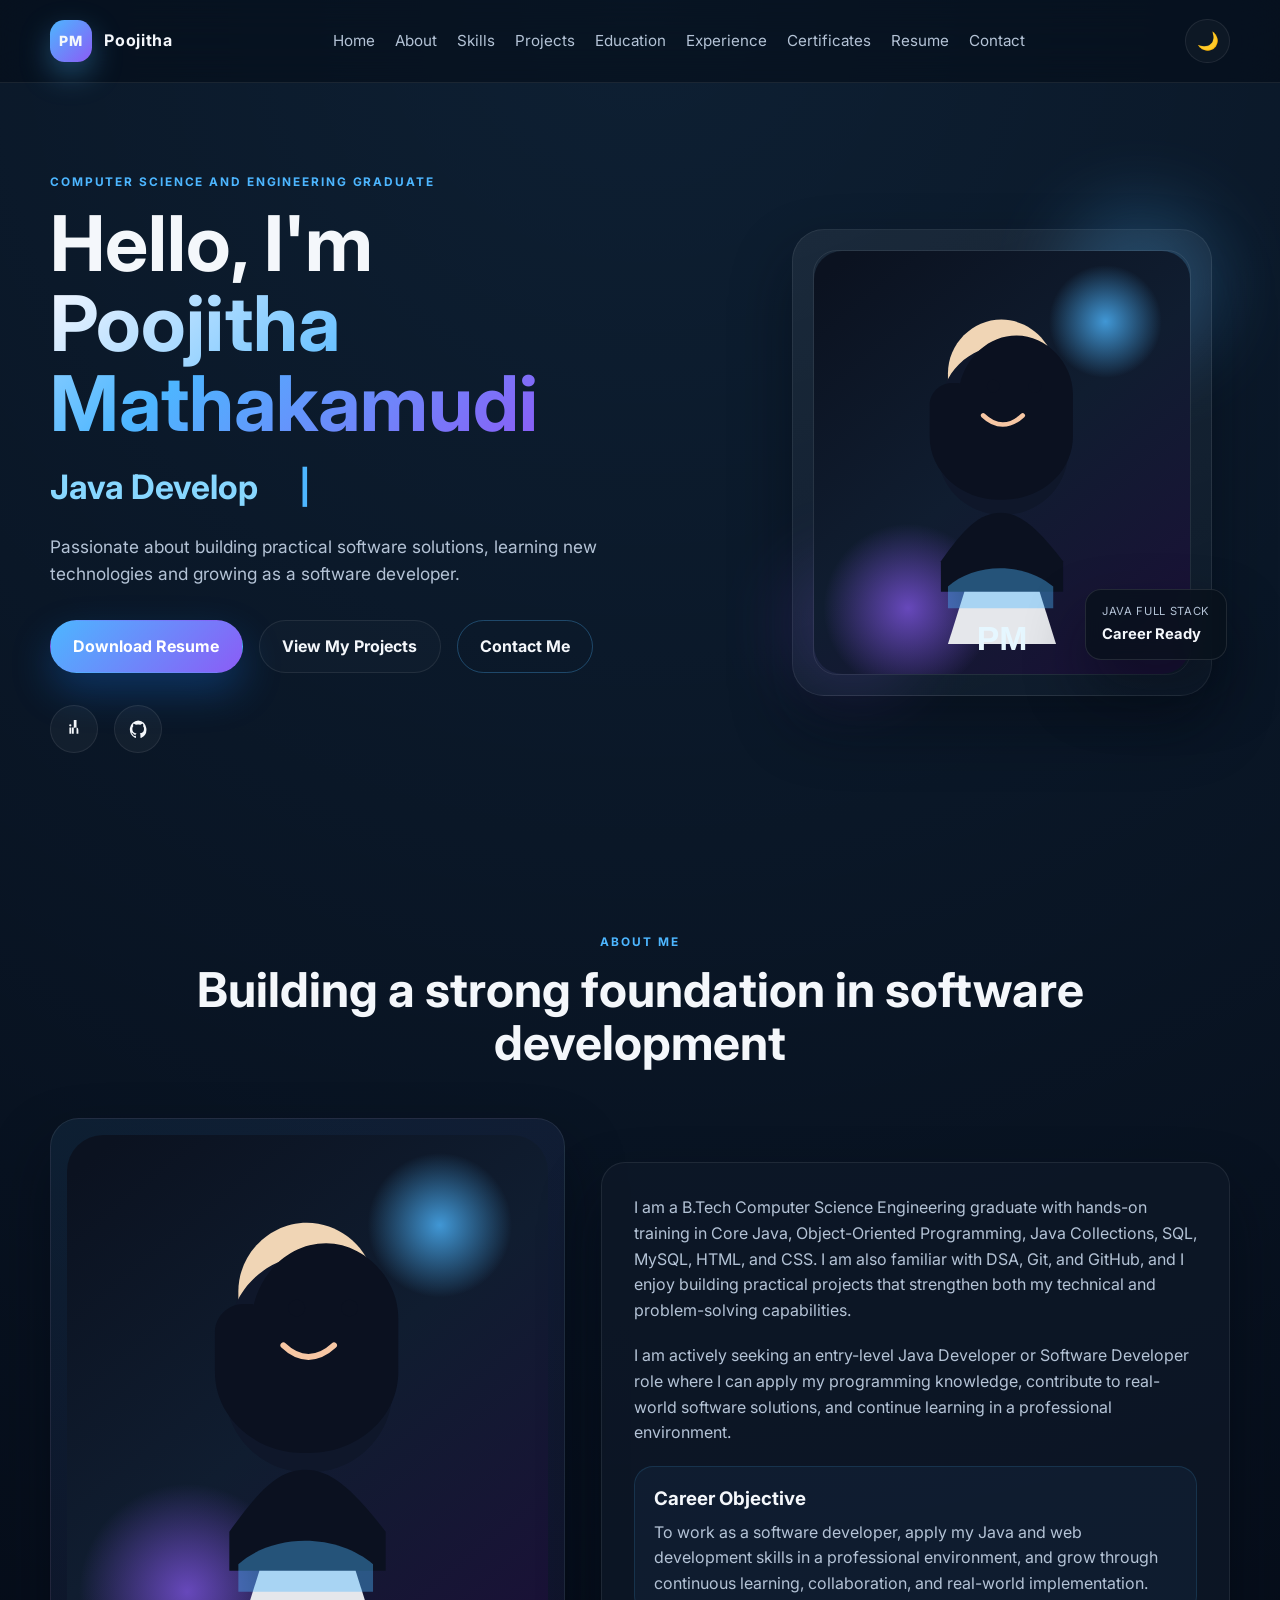
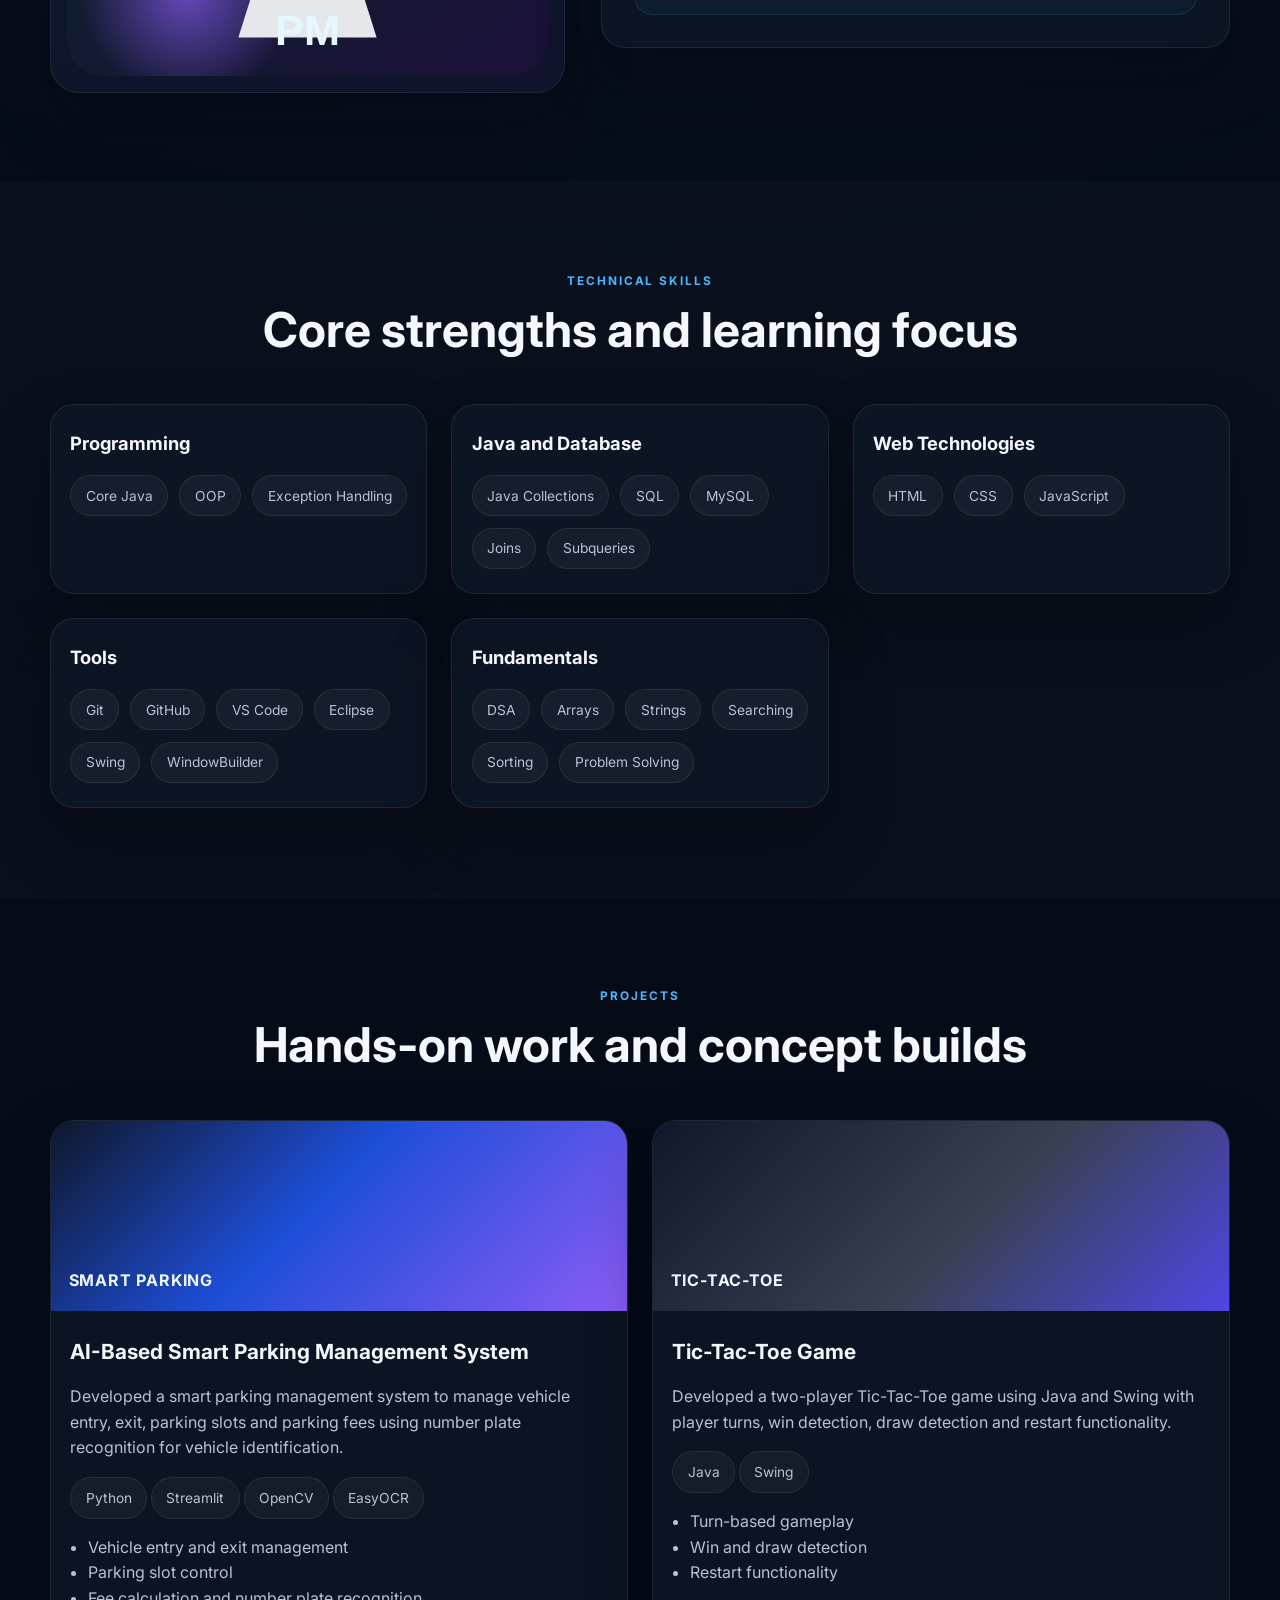
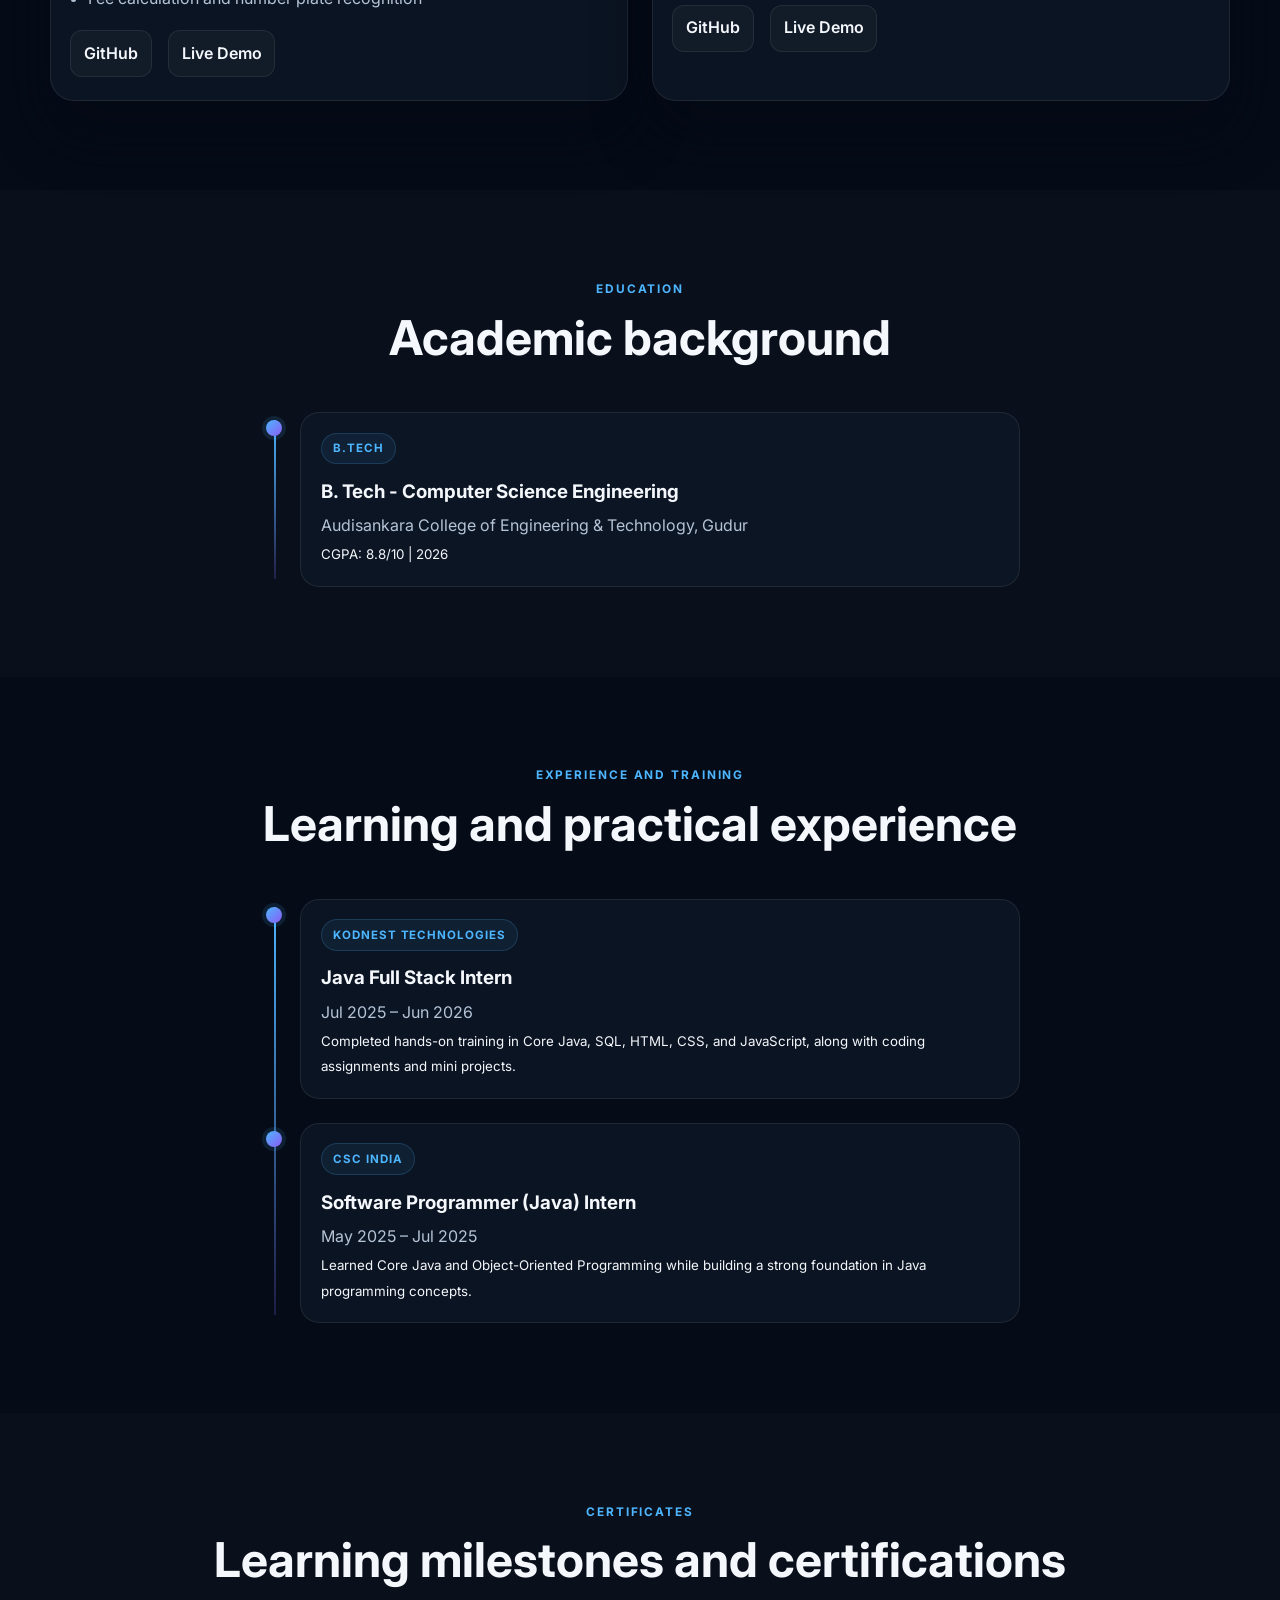
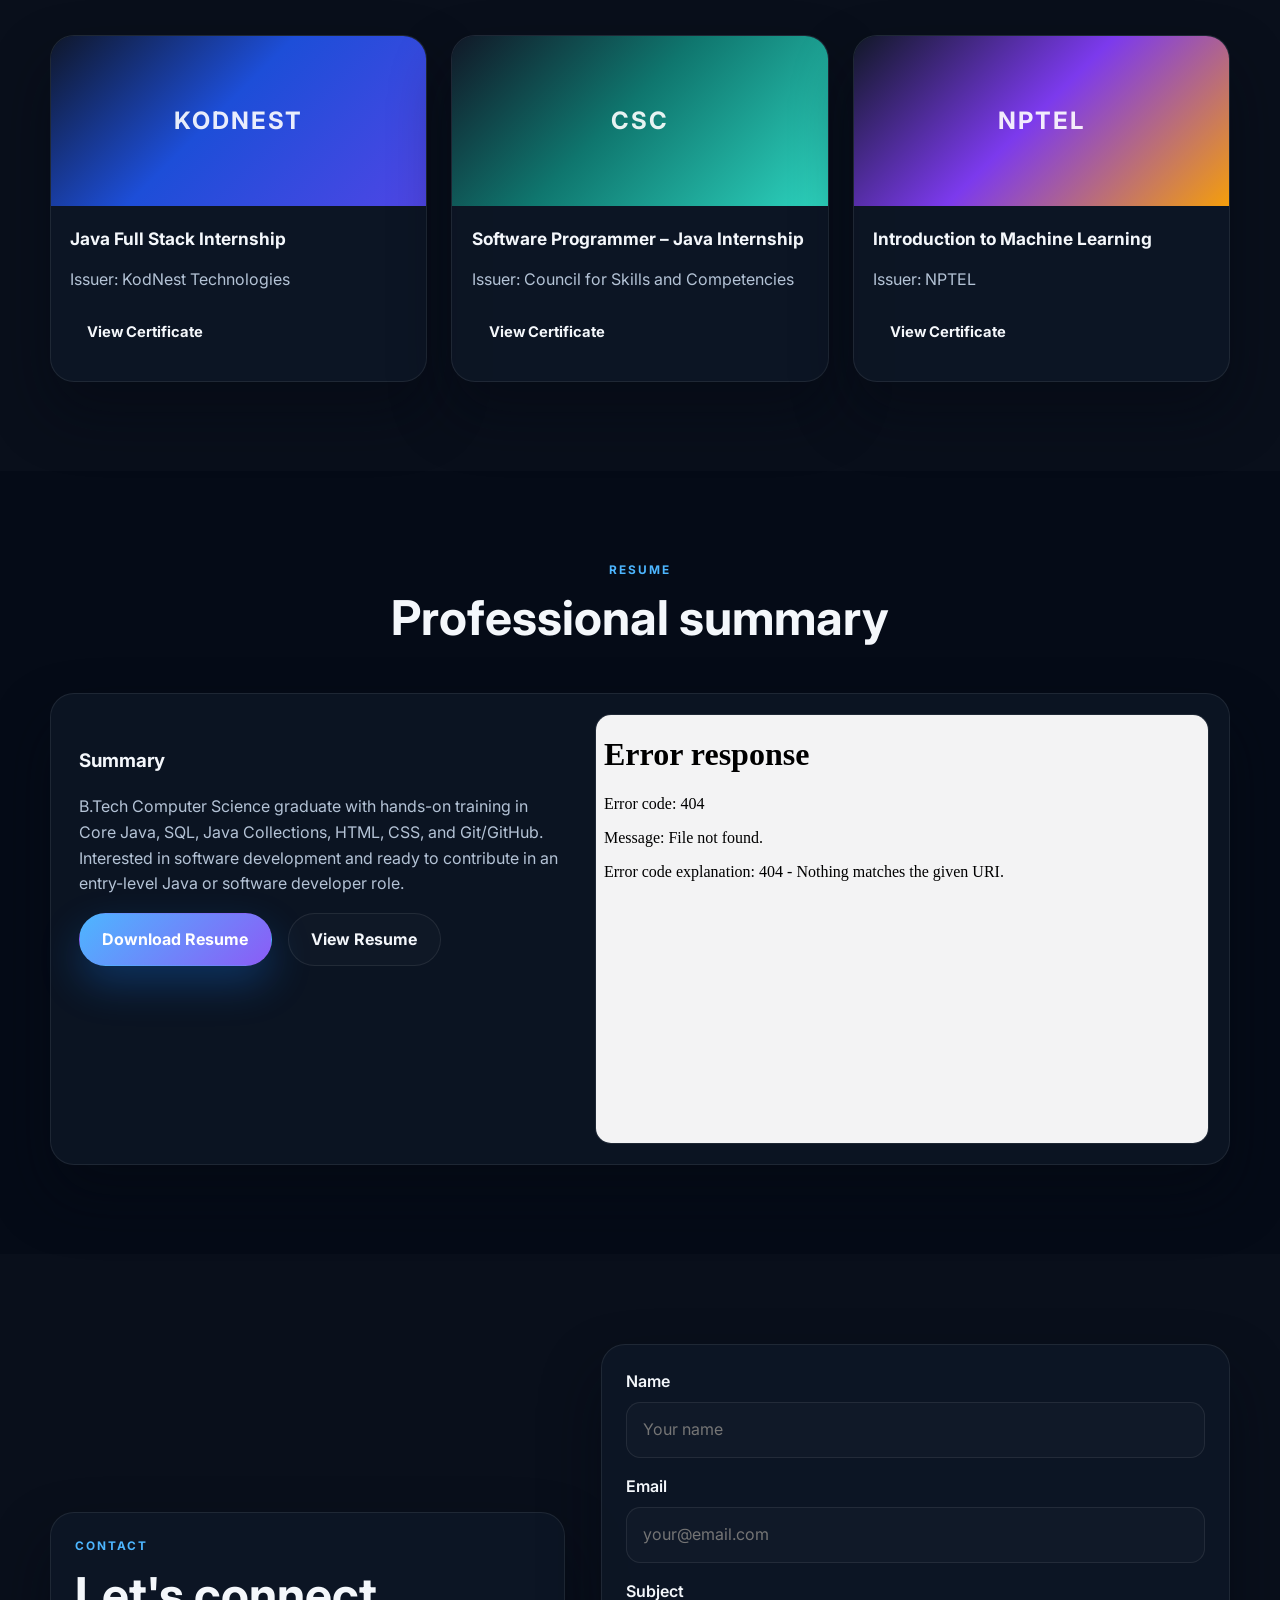
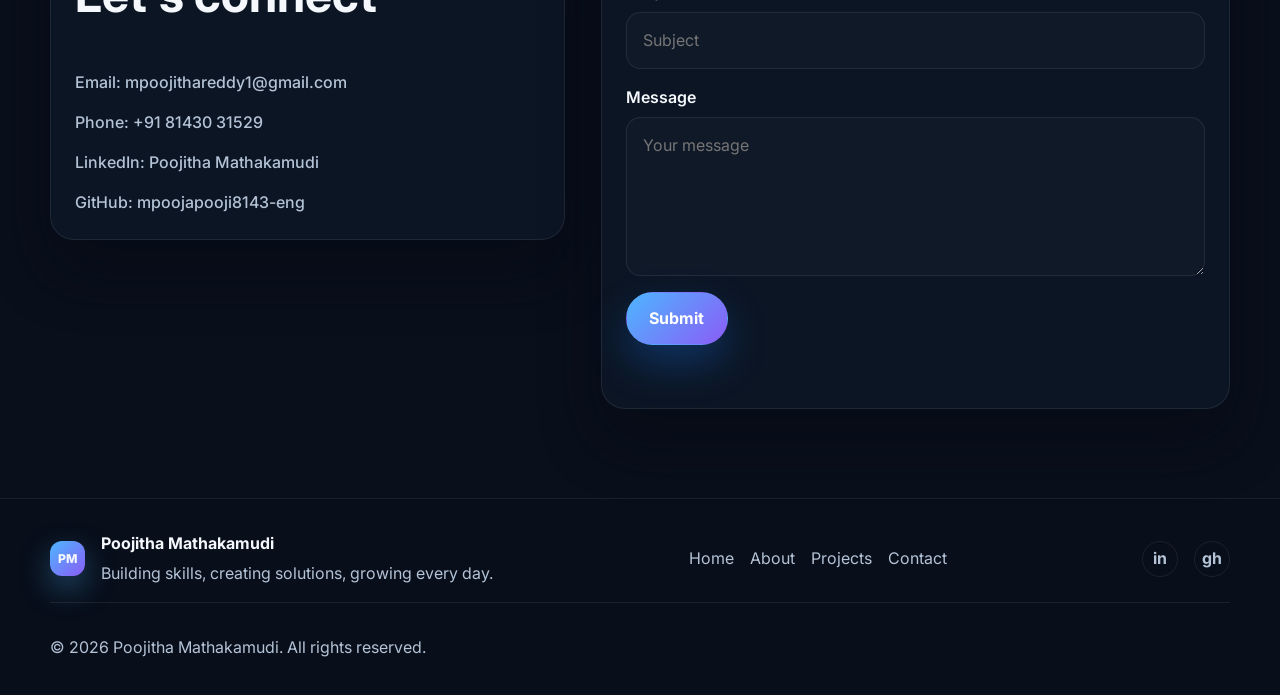
==== index.html @ 5c253045 "Add files via upload" ====
<!DOCTYPE html>
<html lang="en">
  <head>
    <meta charset="UTF-8" />
    <meta name="viewport" content="width=device-width, initial-scale=1.0" />
    <meta
      name="description"
      content="Portfolio of Poojitha Mathakamudi, an aspiring Java Full Stack Developer and Computer Science graduate."
    />
    <meta
      name="keywords"
      content="Poojitha Mathakamudi, Java Full Stack Developer, portfolio, software developer"
    />
    <meta name="theme-color" content="#050b17" />
    <title>Poojitha Mathakamudi | Portfolio</title>
    <link rel="preconnect" href="https://fonts.googleapis.com" />
    <link rel="preconnect" href="https://fonts.gstatic.com" crossorigin />
    <link
      href="https://fonts.googleapis.com/css2?family=Inter:wght@400;500;600;700;800;900&display=swap"
      rel="stylesheet"
    />
    <link rel="stylesheet" href="style.css" />
  </head>
  <body>
    <header class="site-header">
      <nav class="navbar container" aria-label="Main navigation">
        <a href="#home" class="brand" aria-label="Poojitha Mathakamudi home section">
          <span class="brand-mark">PM</span>
          <span class="brand-text">Poojitha</span>
        </a>

        <button class="nav-toggle" aria-label="Open menu" aria-expanded="false">
          <span></span>
          <span></span>
          <span></span>
        </button>

        <div class="nav-menu">
          <a href="#home" class="nav-link">Home</a>
          <a href="#about" class="nav-link">About</a>
          <a href="#skills" class="nav-link">Skills</a>
          <a href="#projects" class="nav-link">Projects</a>
          <a href="#education" class="nav-link">Education</a>
          <a href="#experience" class="nav-link">Experience</a>
          <a href="#certificates" class="nav-link">Certificates</a>
          <a href="#resume" class="nav-link">Resume</a>
          <a href="#contact" class="nav-link">Contact</a>
        </div>

        <button class="theme-toggle" type="button" aria-label="Toggle dark mode">🌙</button>
      </nav>
    </header>

    <main>
      <section id="home" class="hero section">
        <div class="container hero-inner">
          <div class="hero-content reveal">
            <p class="eyebrow">Computer Science and Engineering Graduate</p>
            <h1>Hello, I&apos;m <span>Poojitha Mathakamudi</span></h1>
            <h2>
              <span class="typing-text" aria-live="polite"></span>
              <span class="cursor">|</span>
            </h2>
            <p class="lead">
              Passionate about building practical software solutions, learning new technologies and growing as a software developer.
            </p>

            <div class="cta-row">
              <a href="assets/resume.pdf" class="btn btn-primary" download="poojitha-resume.pdf">Download Resume</a>
              <a href="#projects" class="btn btn-secondary">View My Projects</a>
              <a href="#contact" class="btn btn-ghost">Contact Me</a>
            </div>

            <div class="social-row" aria-label="Social media links">
              <a href="https://www.linkedin.com/in/poojitha-mathakamudi-58386b322/" target="_blank" rel="noreferrer" aria-label="LinkedIn profile">
                <svg viewBox="0 0 24 24" aria-hidden="true">
                  <path d="M6.94 8.5A1.5 1.5 0 1 1 6.94 5.5a1.5 1.5 0 0 1 0 3Zm-1.2 1.24h2.4V18h-2.4V9.74Zm4.22 0h2.3v1.16h.03c.32-.6 1.1-1.24 2.27-1.24 2.43 0 2.88 1.6 2.88 3.68V18h-2.4v-16.8c0-1.2-.02-2.74-1.67-2.74-1.67 0-1.93 1.3-1.93 2.64V18h-2.4V9.74Z"/>
                </svg>
              </a>
              <a href="https://github.com/mpoojapooji8143-eng" target="_blank" rel="noreferrer" aria-label="GitHub profile">
                <svg viewBox="0 0 24 24" aria-hidden="true">
                  <path d="M12 .5A12 12 0 0 0 8.21 23.4c.6.11.82-.26.82-.58v-2.13c-3.34.73-4.04-1.61-4.04-1.61-.54-1.39-1.33-1.76-1.33-1.76-1.09-.75.08-.74.08-.74 1.2.08 1.84 1.24 1.84 1.24 1.07 1.83 2.81 1.3 3.49 1 .11-.79.42-1.3.76-1.6-2.66-.3-5.46-1.33-5.46-5.9 0-1.3.46-2.37 1.22-3.2-.12-.3-.53-1.52.12-3.16 0 0 1-.32 3.28 1.23a11.4 11.4 0 0 1 5.98 0c2.27-1.55 3.27-1.23 3.27-1.23.66 1.64.24 2.86.12 3.16.77.83 1.22 1.9 1.22 3.2 0 4.58-2.81 5.59-5.49 5.89.43.37.81 1.1.81 2.23v3.31c0 .32.21.7.83.58A12 12 0 0 0 12 .5Z"/>
                </svg>
              </a>
            </div>
          </div>

          <div class="hero-visual reveal">
            <div class="image-shell">
              <div class="glow glow-one"></div>
              <div class="glow glow-two"></div>
              <img src="profile-portrait.svg" alt="Portrait illustration of Poojitha Mathakamudi" />
              <div class="floating-card">
                <span class="card-label">Java Full Stack</span>
                <strong>Career Ready</strong>
              </div>
            </div>
          </div>
        </div>
      </section>

      <section id="about" class="section">
        <div class="container">
          <div class="section-heading reveal">
            <p class="eyebrow">About Me</p>
            <h2>Building a strong foundation in software development</h2>
          </div>

          <div class="about-grid">
            <div class="about-photo reveal">
              <div class="photo-frame">
                <img src="profile-portrait.svg" alt="Poojitha Mathakamudi profile" />
              </div>
            </div>

            <div class="about-card reveal">
              <p>
                I am a B.Tech Computer Science Engineering graduate with hands-on training in Core Java, Object-Oriented Programming, Java Collections, SQL, MySQL, HTML, and CSS. I am also familiar with DSA, Git, and GitHub, and I enjoy building practical projects that strengthen both my technical and problem-solving capabilities.
              </p>
              <p>
                I am actively seeking an entry-level Java Developer or Software Developer role where I can apply my programming knowledge, contribute to real-world software solutions, and continue learning in a professional environment.
              </p>
              <div class="objective-box">
                <h3>Career Objective</h3>
                <p>
                  To work as a software developer, apply my Java and web development skills in a professional environment, and grow through continuous learning, collaboration, and real-world implementation.
                </p>
              </div>
            </div>
          </div>
        </div>
      </section>

      <section id="skills" class="section alt-bg">
        <div class="container">
          <div class="section-heading reveal">
            <p class="eyebrow">Technical Skills</p>
            <h2>Core strengths and learning focus</h2>
          </div>

          <div class="skills-grid">
            <article class="skill-card reveal">
              <h3>Programming</h3>
              <div class="skill-list">
                <span>Core Java</span>
                <span>OOP</span>
                <span>Exception Handling</span>
              </div>
            </article>

            <article class="skill-card reveal">
              <h3>Java and Database</h3>
              <div class="skill-list">
                <span>Java Collections</span>
                <span>SQL</span>
                <span>MySQL</span>
                <span>Joins</span>
                <span>Subqueries</span>
              </div>
            </article>

            <article class="skill-card reveal">
              <h3>Web Technologies</h3>
              <div class="skill-list">
                <span>HTML</span>
                <span>CSS</span>
                <span>JavaScript</span>
              </div>
            </article>

            <article class="skill-card reveal">
              <h3>Tools</h3>
              <div class="skill-list">
                <span>Git</span>
                <span>GitHub</span>
                <span>VS Code</span>
                <span>Eclipse</span>
                <span>Swing</span>
                <span>WindowBuilder</span>
              </div>
            </article>

            <article class="skill-card reveal">
              <h3>Fundamentals</h3>
              <div class="skill-list">
                <span>DSA</span>
                <span>Arrays</span>
                <span>Strings</span>
                <span>Searching</span>
                <span>Sorting</span>
                <span>Problem Solving</span>
              </div>
            </article>
          </div>
        </div>
      </section>

      <section id="projects" class="section">
        <div class="container">
          <div class="section-heading reveal">
            <p class="eyebrow">Projects</p>
            <h2>Hands-on work and concept builds</h2>
          </div>

          <div class="projects-grid">
            <article class="project-card reveal">
              <div class="project-visual visual-one">
                <span>Smart Parking</span>
              </div>
              <div class="project-body">
                <h3>AI-Based Smart Parking Management System</h3>
                <p>
                  Developed a smart parking management system to manage vehicle entry, exit, parking slots and parking fees using number plate recognition for vehicle identification.
                </p>
                <div class="tech-stack">
                  <span>Python</span>
                  <span>Streamlit</span>
                  <span>OpenCV</span>
                  <span>EasyOCR</span>
                </div>
                <ul>
                  <li>Vehicle entry and exit management</li>
                  <li>Parking slot control</li>
                  <li>Fee calculation and number plate recognition</li>
                </ul>
                <div class="project-links">
                  <a href="#" target="_blank" rel="noreferrer">GitHub</a>
                  <a href="#" target="_blank" rel="noreferrer">Live Demo</a>
                </div>
              </div>
            </article>

            <article class="project-card reveal">
              <div class="project-visual visual-four">
                <span>Tic-Tac-Toe</span>
              </div>
              <div class="project-body">
                <h3>Tic-Tac-Toe Game</h3>
                <p>
                  Developed a two-player Tic-Tac-Toe game using Java and Swing with player turns, win detection, draw detection and restart functionality.
                </p>
                <div class="tech-stack">
                  <span>Java</span>
                  <span>Swing</span>
                </div>
                <ul>
                  <li>Turn-based gameplay</li>
                  <li>Win and draw detection</li>
                  <li>Restart functionality</li>
                </ul>
                <div class="project-links">
                  <a href="#" target="_blank" rel="noreferrer">GitHub</a>
                  <a href="#" target="_blank" rel="noreferrer">Live Demo</a>
                </div>
              </div>
            </article>
          </div>
        </div>
      </section>

      <section id="education" class="section alt-bg">
        <div class="container">
          <div class="section-heading reveal">
            <p class="eyebrow">Education</p>
            <h2>Academic background</h2>
          </div>

          <div class="timeline reveal">
            <div class="timeline-item">
              <div class="timeline-dot"></div>
              <div class="timeline-content">
                <span class="timeline-badge">B.Tech</span>
                <h3>B. Tech - Computer Science Engineering</h3>
                <p>Audisankara College of Engineering &amp; Technology, Gudur</p>
                <small>CGPA: 8.8/10 | 2026</small>
              </div>
            </div>
          </div>
        </div>
      </section>

      <section id="experience" class="section">
        <div class="container">
          <div class="section-heading reveal">
            <p class="eyebrow">Experience and Training</p>
            <h2>Learning and practical experience</h2>
          </div>

          <div class="timeline reveal">
            <div class="timeline-item">
              <div class="timeline-dot"></div>
              <div class="timeline-content">
                <span class="timeline-badge">KodNest Technologies</span>
                <h3>Java Full Stack Intern</h3>
                <p>Jul 2025 – Jun 2026</p>
                <small>Completed hands-on training in Core Java, SQL, HTML, CSS, and JavaScript, along with coding assignments and mini projects.</small>
              </div>
            </div>

            <div class="timeline-item">
              <div class="timeline-dot"></div>
              <div class="timeline-content">
                <span class="timeline-badge">CSC India</span>
                <h3>Software Programmer (Java) Intern</h3>
                <p>May 2025 – Jul 2025</p>
                <small>Learned Core Java and Object-Oriented Programming while building a strong foundation in Java programming concepts.</small>
              </div>
            </div>
          </div>
        </div>
      </section>

      <section id="certificates" class="section alt-bg">
        <div class="container">
          <div class="section-heading reveal">
            <p class="eyebrow">Certificates</p>
            <h2>Learning milestones and certifications</h2>
          </div>

          <div class="cert-grid">
            <article class="certificate-card reveal">
              <div class="certificate-thumb thumb-one">
                <span>KodNest</span>
              </div>
              <div class="certificate-body">
                <h3>Java Full Stack Internship</h3>
                <p>Issuer: KodNest Technologies</p>
                <a href="#" class="btn btn-inline">View Certificate</a>
              </div>
            </article>

            <article class="certificate-card reveal">
              <div class="certificate-thumb thumb-two">
                <span>CSC</span>
              </div>
              <div class="certificate-body">
                <h3>Software Programmer – Java Internship</h3>
                <p>Issuer: Council for Skills and Competencies</p>
                <a href="#" class="btn btn-inline">View Certificate</a>
              </div>
            </article>

            <article class="certificate-card reveal">
              <div class="certificate-thumb thumb-three">
                <span>NPTEL</span>
              </div>
              <div class="certificate-body">
                <h3>Introduction to Machine Learning</h3>
                <p>Issuer: NPTEL</p>
                <a href="#" class="btn btn-inline">View Certificate</a>
              </div>
            </article>
          </div>
        </div>
      </section>

      <section id="resume" class="section">
        <div class="container">
          <div class="section-heading reveal">
            <p class="eyebrow">Resume</p>
            <h2>Professional summary</h2>
          </div>

          <div class="resume-card reveal">
            <div class="resume-copy">
              <h3>Summary</h3>
              <p>
                B.Tech Computer Science graduate with hands-on training in Core Java, SQL, Java Collections, HTML, CSS, and Git/GitHub. Interested in software development and ready to contribute in an entry-level Java or software developer role.
              </p>
              <div class="resume-actions">
                <a href="assets/resume.pdf" class="btn btn-primary" download="poojitha-resume.pdf">Download Resume</a>
                <a href="assets/resume.pdf" class="btn btn-secondary" target="_blank" rel="noreferrer">View Resume</a>
              </div>
            </div>
            <div class="resume-preview-wrap">
              <iframe src="assets/resume.pdf" title="Resume preview" loading="lazy"></iframe>
            </div>
          </div>
        </div>
      </section>

      <section id="contact" class="section alt-bg">
        <div class="container contact-grid">
          <div class="contact-details reveal">
            <div class="section-heading left-align">
              <p class="eyebrow">Contact</p>
              <h2>Let&apos;s connect</h2>
            </div>

            <div class="contact-list">
              <a href="mailto:mpoojithareddy1@gmail.com">Email: mpoojithareddy1@gmail.com</a>
              <a href="tel:+918143031529">Phone: +91 81430 31529</a>
              <a href="https://www.linkedin.com/in/poojitha-mathakamudi-58386b322/" target="_blank" rel="noreferrer">LinkedIn: Poojitha Mathakamudi</a>
              <a href="https://github.com/mpoojapooji8143-eng" target="_blank" rel="noreferrer">GitHub: mpoojapooji8143-eng</a>
            </div>
          </div>

          <div class="contact-form-wrap reveal">
            <form id="contactForm" class="contact-form" novalidate>
              <div class="field">
                <label for="name">Name</label>
                <input id="name" name="name" type="text" placeholder="Your name" />
              </div>

              <div class="field">
                <label for="email">Email</label>
                <input id="email" name="email" type="email" placeholder="your@email.com" />
              </div>

              <div class="field">
                <label for="subject">Subject</label>
                <input id="subject" name="subject" type="text" placeholder="Subject" />
              </div>

              <div class="field">
                <label for="message">Message</label>
                <textarea id="message" name="message" rows="5" placeholder="Your message"></textarea>
              </div>

              <button type="submit" class="btn btn-primary form-btn">Submit</button>
              <p class="form-status" aria-live="polite"></p>
            </form>
          </div>
        </div>
      </section>
    </main>

    <footer class="site-footer">
      <div class="container footer-inner">
        <div class="footer-brand">
          <div class="brand-mark small">PM</div>
          <div>
            <strong>Poojitha Mathakamudi</strong>
            <p>Building skills, creating solutions, growing every day.</p>
          </div>
        </div>

        <div class="footer-links">
          <a href="#home">Home</a>
          <a href="#about">About</a>
          <a href="#projects">Projects</a>
          <a href="#contact">Contact</a>
        </div>

        <div class="footer-socials">
          <a href="https://www.linkedin.com/in/poojitha-mathakamudi-58386b322/" target="_blank" rel="noreferrer" aria-label="LinkedIn">in</a>
          <a href="https://github.com/mpoojapooji8143-eng" target="_blank" rel="noreferrer" aria-label="GitHub">gh</a>
        </div>
      </div>
      <div class="container footer-bottom">
        <p>© <span id="year"></span> Poojitha Mathakamudi. All rights reserved.</p>
      </div>
    </footer>

    <button id="backToTop" class="back-to-top" aria-label="Back to top">↑</button>

    <script src="script.js"></script>
  </body>
</html>
---- style.css ----
:root {
  --bg: #050b17;
  --bg-soft: #0d172b;
  --panel: rgba(15, 25, 40, 0.7);
  --panel-strong: #101d30;
  --text: #f4f7fb;
  --text-soft: #b4c3d6;
  --primary: #4db6ff;
  --primary-strong: #1895ff;
  --secondary: #8b5cf6;
  --accent: #87d7ff;
  --border: rgba(255, 255, 255, 0.08);
  --shadow: 0 30px 60px rgba(4, 9, 17, 0.45);
  --success: #6fe09a;
  --danger: #ff7b7b;
  --white: #f5f7ff;
  --section-space: clamp(4rem, 7vw, 7rem);
}

body[data-theme="light"] {
  --bg: #edf4ff;
  --bg-soft: #dfeaff;
  --panel: rgba(255, 255, 255, 0.7);
  --panel-strong: #eef6ff;
  --text: #0d1729;
  --text-soft: #495d7d;
  --primary: #0d78ff;
  --primary-strong: #0057d8;
  --secondary: #7c5cf7;
  --accent: #71d0ff;
  --border: rgba(13, 23, 41, 0.1);
  --shadow: 0 20px 40px rgba(50, 88, 145, 0.14);
  --white: #ffffff;
}

* {
  box-sizing: border-box;
}

html {
  scroll-behavior: smooth;
}

body {
  margin: 0;
  font-family: "Inter", sans-serif;
  background: radial-gradient(circle at top, rgba(77, 182, 255, 0.12), transparent 28%), var(--bg);
  color: var(--text);
  transition: background 0.25s ease, color 0.25s ease;
  line-height: 1.6;
}

img {
  max-width: 100%;
  display: block;
}

a {
  color: inherit;
  text-decoration: none;
}

button,
input,
textarea {
  font: inherit;
}

.container {
  width: min(1180px, calc(100% - 2rem));
  margin: 0 auto;
}

.section {
  padding: var(--section-space) 0;
}

.alt-bg {
  background: rgba(128, 141, 170, 0.03);
}

.eyebrow {
  margin: 0 0 0.8rem;
  text-transform: uppercase;
  letter-spacing: 0.16em;
  color: var(--primary);
  font-size: 0.74rem;
  font-weight: 700;
}

.section-heading {
  text-align: center;
  margin-bottom: 3rem;
}

.left-align {
  text-align: left;
}

.section-heading h2 {
  margin: 0;
  font-size: clamp(2rem, 4vw, 3rem);
  line-height: 1.1;
}

.site-header {
  position: sticky;
  top: 0;
  z-index: 1000;
  backdrop-filter: blur(24px);
  background: rgba(5, 11, 23, 0.55);
  border-bottom: 1px solid var(--border);
}

body[data-theme="light"] .site-header {
  background: rgba(237, 244, 255, 0.8);
}

.navbar {
  display: flex;
  align-items: center;
  justify-content: space-between;
  min-height: 82px;
  gap: 1rem;
}

.brand {
  display: inline-flex;
  align-items: center;
  gap: 0.8rem;
  font-weight: 700;
  letter-spacing: 0.04em;
}

.brand-mark {
  display: inline-grid;
  place-items: center;
  width: 2.6rem;
  height: 2.6rem;
  border-radius: 0.9rem;
  background: linear-gradient(135deg, var(--primary), var(--secondary));
  box-shadow: 0 12px 30px rgba(77, 182, 255, 0.35);
  font-size: 0.88rem;
  font-weight: 800;
}

.brand-mark.small {
  width: 2.2rem;
  height: 2.2rem;
  border-radius: 0.75rem;
  font-size: 0.76rem;
}

.nav-menu {
  display: flex;
  align-items: center;
  gap: 1.25rem;
}

.nav-link {
  position: relative;
  color: var(--text-soft);
  font-size: 0.95rem;
  transition: color 0.25s ease;
}

.nav-link::after {
  content: "";
  position: absolute;
  left: 0;
  bottom: -0.35rem;
  width: 100%;
  height: 2px;
  background: linear-gradient(90deg, var(--primary), var(--secondary));
  transform: scaleX(0);
  transform-origin: center;
  transition: transform 0.25s ease;
}

.nav-link:hover,
.nav-link:focus-visible {
  color: var(--text);
}

.nav-link:hover::after,
.nav-link:focus-visible::after {
  transform: scaleX(1);
}

.theme-toggle,
.nav-toggle {
  background: rgba(255, 255, 255, 0.03);
  border: 1px solid var(--border);
  cursor: pointer;
  transition: transform 0.2s ease, border-color 0.2s ease;
}

.theme-toggle {
  width: 2.8rem;
  height: 2.8rem;
  border-radius: 50%;
  font-size: 1.1rem;
}

.nav-toggle {
  display: none;
  width: 3rem;
  height: 3rem;
  border-radius: 0.7rem;
  padding: 0.7rem;
}

.nav-toggle span {
  display: block;
  width: 100%;
  height: 2px;
  background: var(--text);
  border-radius: 999px;
  margin: 0.28rem 0;
}

.theme-toggle:hover,
.nav-toggle:hover {
  transform: translateY(-1px);
  border-color: rgba(77, 182, 255, 0.38);
}

.hero {
  position: relative;
  overflow: hidden;
}

.hero .container {
  display: grid;
  grid-template-columns: 1.2fr 0.8fr;
  align-items: center;
  gap: 2.5rem;
}

.hero-content {
  max-width: 620px;
}

.hero-content h1 {
  margin: 0;
  font-size: clamp(2.5rem, 6vw, 5rem);
  line-height: 1.04;
}

.hero-content h1 span {
  background: linear-gradient(135deg, var(--white), var(--primary), var(--secondary));
  -webkit-background-clip: text;
  background-clip: text;
  color: transparent;
}

.hero-content h2 {
  margin: 1rem 0 1.2rem;
  min-height: 2.2rem;
  font-size: clamp(1.3rem, 3vw, 2.1rem);
  color: var(--accent);
}

.typing-text {
  display: inline-block;
  min-width: 11ch;
}

.cursor {
  display: inline-block;
  animation: blink 0.8s infinite;
  color: var(--primary);
}

@keyframes blink {
  0%, 50% { opacity: 1; }
  51%, 100% { opacity: 0; }
}

.lead {
  max-width: 52ch;
  color: var(--text-soft);
  font-size: 1.08rem;
}

.eyebrow,
.hero h2,
.hero h1,
.skill-card h3,
.project-body h3,
.timeline-content h3,
.certificate-body h3,
.about-card h3,
.resume-copy h3 {
  font-weight: 700;
}

.cta-row,
.social-row,
.resume-actions,
.project-links,
.footer-socials {
  display: flex;
  align-items: center;
  gap: 1rem;
  flex-wrap: wrap;
}

.cta-row {
  margin-top: 2rem;
}

.btn {
  display: inline-flex;
  justify-content: center;
  align-items: center;
  min-height: 3.125rem;
  padding: 0.8rem 1.4rem;
  border-radius: 999px;
  border: 1px solid transparent;
  font-weight: 700;
  transition: transform 0.25s ease, box-shadow 0.25s ease, background 0.25s ease;
}

.btn:hover,
.btn:focus-visible {
  transform: translateY(-2px);
}

.btn-primary {
  background: linear-gradient(135deg, var(--primary), var(--secondary));
  color: #fff;
  box-shadow: 0 18px 40px rgba(20, 128, 255, 0.28);
}

.btn-secondary {
  background: rgba(255, 255, 255, 0.02);
  border-color: var(--border);
}

.btn-ghost {
  background: transparent;
  border-color: rgba(77, 182, 255, 0.3);
  color: var(--text);
}

.btn-inline {
  min-height: 2.75rem;
  padding: 0.7rem 1rem;
  font-size: 0.92rem;
}

.social-row {
  margin-top: 2rem;
}

.social-row a {
  display: inline-flex;
  align-items: center;
  justify-content: center;
  width: 3rem;
  height: 3rem;
  border-radius: 50%;
  background: rgba(255, 255, 255, 0.04);
  border: 1px solid var(--border);
  transition: transform 0.25s ease, border-color 0.25s ease;
}

.social-row a:hover,
.footer-socials a:hover {
  transform: translateY(-2px);
  border-color: rgba(77, 182, 255, 0.35);
}

.social-row svg {
  width: 1.15rem;
  height: 1.15rem;
  fill: currentColor;
}

.hero-visual {
  display: flex;
  justify-content: center;
  align-items: center;
}

.image-shell {
  position: relative;
  width: min(100%, 420px);
  padding: 1.25rem;
  background: linear-gradient(160deg, rgba(255, 255, 255, 0.06), rgba(255, 255, 255, 0.02));
  border: 1px solid var(--border);
  border-radius: 2rem;
  box-shadow: var(--shadow);
}

.glow {
  position: absolute;
  border-radius: 50%;
  filter: blur(36px);
  opacity: 0.7;
}

.glow-one {
  width: 10rem;
  height: 10rem;
  background: rgba(77, 182, 255, 0.35);
  top: -1.6rem;
  right: -0.6rem;
}

.glow-two {
  width: 8rem;
  height: 8rem;
  background: rgba(139, 92, 246, 0.28);
  bottom: 0.5rem;
  left: -0.3rem;
}

.image-shell img {
  position: relative;
  z-index: 1;
  width: 100%;
  border-radius: 1.5rem;
  border: 1px solid rgba(255, 255, 255, 0.08);
}

.floating-card {
  position: absolute;
  right: -1rem;
  bottom: 2.2rem;
  z-index: 2;
  display: grid;
  gap: 0.15rem;
  background: rgba(8, 17, 27, 0.8);
  border: 1px solid rgba(255, 255, 255, 0.1);
  box-shadow: var(--shadow);
  border-radius: 1rem;
  padding: 0.8rem 1rem;
  backdrop-filter: blur(10px);
}

.card-label {
  color: var(--text-soft);
  font-size: 0.7rem;
  letter-spacing: 0.06em;
  text-transform: uppercase;
}

.floating-card strong {
  font-size: 0.92rem;
}

.about-grid,
.contact-grid {
  display: grid;
  grid-template-columns: 0.9fr 1.1fr;
  gap: 2.25rem;
  align-items: center;
}

.photo-frame {
  padding: 1rem;
  border-radius: 1.8rem;
  border: 1px solid var(--border);
  background: linear-gradient(135deg, rgba(77, 182, 255, 0.08), rgba(139, 92, 246, 0.08));
  box-shadow: var(--shadow);
}

.photo-frame img {
  border-radius: 1.4rem;
}

.about-card {
  background: var(--panel);
  border: 1px solid var(--border);
  box-shadow: var(--shadow);
  border-radius: 1.5rem;
  padding: clamp(1.4rem, 3vw, 2rem);
}

.about-card p {
  margin: 0 0 1.25rem;
  color: var(--text-soft);
}

.objective-box {
  background: rgba(77, 182, 255, 0.05);
  border: 1px solid rgba(77, 182, 255, 0.14);
  border-radius: 1.2rem;
  padding: 1.1rem 1.2rem;
}

.objective-box h3 {
  margin-top: 0;
  margin-bottom: 0.35rem;
}

.objective-box p {
  margin-bottom: 0;
}

.skills-grid,
.projects-grid,
.cert-grid {
  display: grid;
  grid-template-columns: repeat(3, minmax(0, 1fr));
  gap: 1.5rem;
}

.skill-card,
.project-card,
.certificate-card,
.resume-card,
.contact-form-wrap,
.contact-details {
  background: var(--panel);
  border: 1px solid var(--border);
  border-radius: 1.5rem;
  box-shadow: var(--shadow);
}

.skill-card {
  padding: 1.5rem 1.2rem;
}

.skill-card h3 {
  margin-top: 0;
  margin-bottom: 1rem;
  font-size: 1.15rem;
}

.skill-list {
  display: flex;
  flex-wrap: wrap;
  gap: 0.7rem;
}

.skill-list span,
.tech-stack span {
  display: inline-flex;
  align-items: center;
  justify-content: center;
  padding: 0.55rem 0.9rem;
  background: rgba(255, 255, 255, 0.04);
  border: 1px solid rgba(255, 255, 255, 0.08);
  border-radius: 999px;
  color: var(--text-soft);
  font-size: 0.86rem;
}

.projects-grid {
  grid-template-columns: repeat(2, minmax(0, 1fr));
}

.project-card {
  overflow: hidden;
}

.project-visual {
  display: flex;
  align-items: end;
  justify-content: flex-start;
  min-height: 190px;
  padding: 1.1rem;
  font-weight: 700;
  letter-spacing: 0.05em;
  text-transform: uppercase;
  color: #edf7ff;
}

.visual-one {
  background: linear-gradient(135deg, #0f172a, #1d4ed8 45%, #8b5cf6);
}

.visual-two {
  background: linear-gradient(135deg, #0b1120, #0ea5e9 52%, #38bdf8);
}

.visual-three {
  background: linear-gradient(135deg, #07131d, #16a34a 50%, #7dd3fc);
}

.visual-four {
  background: linear-gradient(135deg, #0f172a, #374151 55%, #4f46e5);
}

.project-body {
  padding: 1.5rem 1.2rem 1.4rem;
}

.project-body h3 {
  margin: 0 0 0.8rem;
  font-size: 1.3rem;
}

.project-body p,
.timeline-content p,
.certificate-body p,
.resume-copy p {
  color: var(--text-soft);
}

.project-body ul {
  margin: 1rem 0 1.2rem;
  padding-left: 1.1rem;
  color: var(--text-soft);
}

.project-links {
  margin-top: 1rem;
}

.project-links a {
  padding: 0.6rem 0.8rem;
  border-radius: 0.75rem;
  border: 1px solid var(--border);
  background: rgba(255, 255, 255, 0.03);
  font-weight: 600;
}

.timeline {
  position: relative;
  max-width: 760px;
  margin: 0 auto;
  display: grid;
  gap: 1.5rem;
}

.timeline::before {
  content: "";
  position: absolute;
  left: 0.9rem;
  top: 0.5rem;
  bottom: 0.5rem;
  width: 2px;
  background: linear-gradient(180deg, var(--primary), rgba(139, 92, 246, 0.2));
}

.timeline-item {
  position: relative;
  padding-left: 2.5rem;
}

.timeline-dot {
  position: absolute;
  left: 0.4rem;
  top: 0.5rem;
  width: 1rem;
  height: 1rem;
  border-radius: 50%;
  background: linear-gradient(135deg, var(--primary), var(--secondary));
  box-shadow: 0 0 0 4px rgba(77, 182, 255, 0.12);
}

.timeline-content {
  background: var(--panel);
  border: 1px solid var(--border);
  border-radius: 1.2rem;
  padding: 1.2rem 1.25rem;
}

.timeline-badge {
  display: inline-flex;
  padding: 0.35rem 0.7rem;
  border-radius: 999px;
  background: rgba(77, 182, 255, 0.08);
  border: 1px solid rgba(77, 182, 255, 0.18);
  color: var(--primary);
  font-size: 0.72rem;
  letter-spacing: 0.08em;
  text-transform: uppercase;
  font-weight: 700;
}

.timeline-content h3 {
  margin: 0.8rem 0 0.4rem;
}

.timeline-content p,
.timeline-content small {
  margin: 0.15rem 0;
}

.cert-grid {
  grid-template-columns: repeat(3, minmax(0, 1fr));
}

.certificate-card {
  overflow: hidden;
}

.certificate-thumb {
  min-height: 170px;
  display: grid;
  place-items: center;
  font-size: 1.5rem;
  font-weight: 700;
  color: rgba(255, 255, 255, 0.9);
  letter-spacing: 0.08em;
  text-transform: uppercase;
}

.thumb-one {
  background: linear-gradient(135deg, #0f172a, #1d4ed8 45%, #4f46e5);
}

.thumb-two {
  background: linear-gradient(135deg, #111827, #0f766e 45%, #2dd4bf);
}

.thumb-three {
  background: linear-gradient(135deg, #111827, #7c3aed 48%, #f59e0b);
}

.certificate-body {
  padding: 1.3rem 1.2rem 1.5rem;
}

.certificate-body h3 {
  margin-top: 0;
  margin-bottom: 0.5rem;
  font-size: 1.08rem;
  line-height: 1.4;
}

.resume-card {
  display: grid;
  grid-template-columns: 0.9fr 1.1fr;
  gap: 1.4rem;
  padding: 1.25rem;
}

.resume-copy {
  padding: 0.8rem 0.5rem;
}

.resume-preview-wrap {
  min-height: 420px;
  border-radius: 1rem;
  border: 1px solid var(--border);
  overflow: hidden;
  background: rgba(15, 25, 40, 0.5);
}

.resume-preview-wrap iframe {
  width: 100%;
  height: 100%;
  min-height: 420px;
  border: 0;
  background: rgba(255, 255, 255, 0.95);
}

.contact-details,
.contact-form-wrap {
  padding: 1.5rem;
}

.contact-list {
  display: grid;
  gap: 0.9rem;
  margin-top: 1.5rem;
}

.contact-list a {
  color: var(--text-soft);
  font-weight: 500;
}

.contact-form {
  display: grid;
  gap: 1rem;
}

.field {
  display: grid;
  gap: 0.45rem;
}

.field label {
  font-weight: 600;
}

.field input,
.field textarea {
  width: 100%;
  border: 1px solid var(--border);
  background: rgba(255, 255, 255, 0.02);
  border-radius: 0.9rem;
  padding: 0.9rem 1rem;
  color: var(--text);
  resize: vertical;
}

.field input:focus,
.field textarea:focus {
  outline: 2px solid rgba(77, 182, 255, 0.25);
  border-color: rgba(77, 182, 255, 0.28);
}

.form-btn {
  justify-self: start;
  cursor: pointer;
}

.form-status {
  margin: 0;
  min-height: 1.4rem;
  font-size: 0.94rem;
  color: var(--text-soft);
}

.form-status.error {
  color: var(--danger);
}

.form-status.success {
  color: var(--success);
}

.site-footer {
  padding: 2rem 0 1.1rem;
  border-top: 1px solid var(--border);
  background: rgba(255, 255, 255, 0.01);
}

.footer-inner,
.footer-bottom {
  display: flex;
  align-items: center;
  justify-content: space-between;
  gap: 1rem;
  flex-wrap: wrap;
}

.footer-brand {
  display: flex;
  align-items: center;
  gap: 1rem;
}

.footer-brand strong {
  display: block;
}

.footer-brand p {
  margin: 0.25rem 0 0;
  color: var(--text-soft);
}

.footer-links,
.footer-socials {
  display: flex;
  align-items: center;
  gap: 1rem;
  flex-wrap: wrap;
}

.footer-links a,
.footer-socials a {
  color: var(--text-soft);
}

.footer-socials a {
  display: inline-grid;
  place-items: center;
  width: 2.25rem;
  height: 2.25rem;
  border-radius: 50%;
  border: 1px solid var(--border);
  font-weight: 700;
}

.footer-bottom {
  padding-top: 1rem;
  margin-top: 1rem;
  border-top: 1px solid var(--border);
  color: var(--text-soft);
}

.back-to-top {
  position: fixed;
  right: 1.2rem;
  bottom: 1.5rem;
  width: 3rem;
  height: 3rem;
  border: 0;
  border-radius: 50%;
  background: linear-gradient(135deg, var(--primary), var(--secondary));
  color: white;
  font-size: 1.4rem;
  cursor: pointer;
  box-shadow: 0 20px 36px rgba(77, 182, 255, 0.28);
  opacity: 0;
  visibility: hidden;
  transform: translateY(12px);
  transition: opacity 0.2s ease, visibility 0.2s ease, transform 0.2s ease;
}

.back-to-top.visible {
  opacity: 1;
  visibility: visible;
  transform: translateY(0);
}

.reveal {
  opacity: 0;
  transform: translateY(24px);
  transition: opacity 0.7s ease, transform 0.7s ease;
}

.reveal.visible {
  opacity: 1;
  transform: translateY(0);
}

@media (max-width: 980px) {
  .hero .container,
  .about-grid,
  .contact-grid,
  .resume-card,
  .skills-grid,
  .cert-grid {
    grid-template-columns: 1fr;
  }

  .projects-grid {
    grid-template-columns: 1fr;
  }

  .nav-toggle {
    display: inline-block;
  }

  .nav-menu {
    position: absolute;
    top: calc(100% + 0.75rem);
    left: 1rem;
    right: 1rem;
    display: none;
    flex-direction: column;
    align-items: flex-start;
    padding: 1rem;
    background: rgba(10, 16, 29, 0.95);
    border: 1px solid var(--border);
    border-radius: 1rem;
    box-shadow: var(--shadow);
  }

  body[data-theme="light"] .nav-menu {
    background: rgba(239, 246, 255, 0.96);
  }

  .nav-menu.open {
    display: flex;
  }

  .site-header {
    position: sticky;
  }
}

@media (max-width: 640px) {
  .navbar {
    min-height: 72px;
  }

  .brand-text {
    display: none;
  }

  .section {
    padding: 4rem 0;
  }

  .hero-content h1 {
    font-size: 2.5rem;
  }

  .cta-row .btn,
  .resume-actions .btn {
    width: 100%;
  }
}
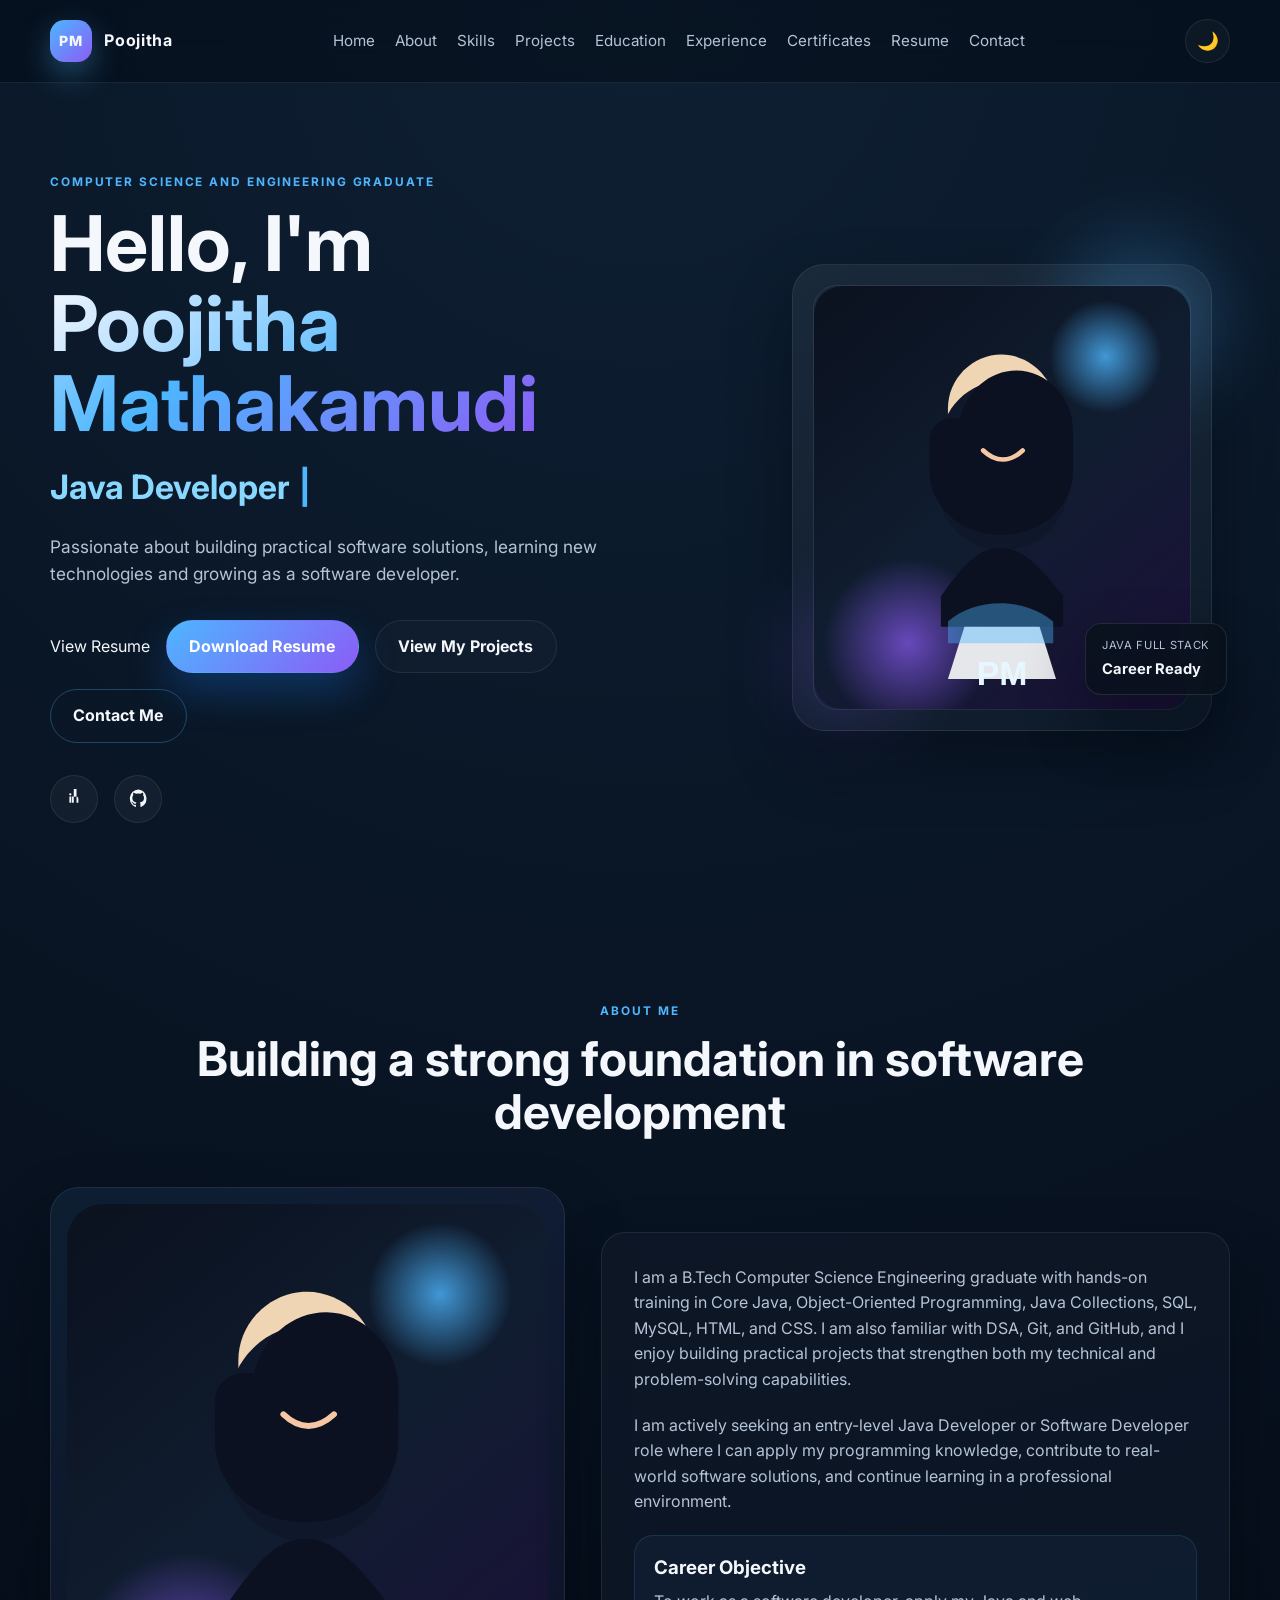
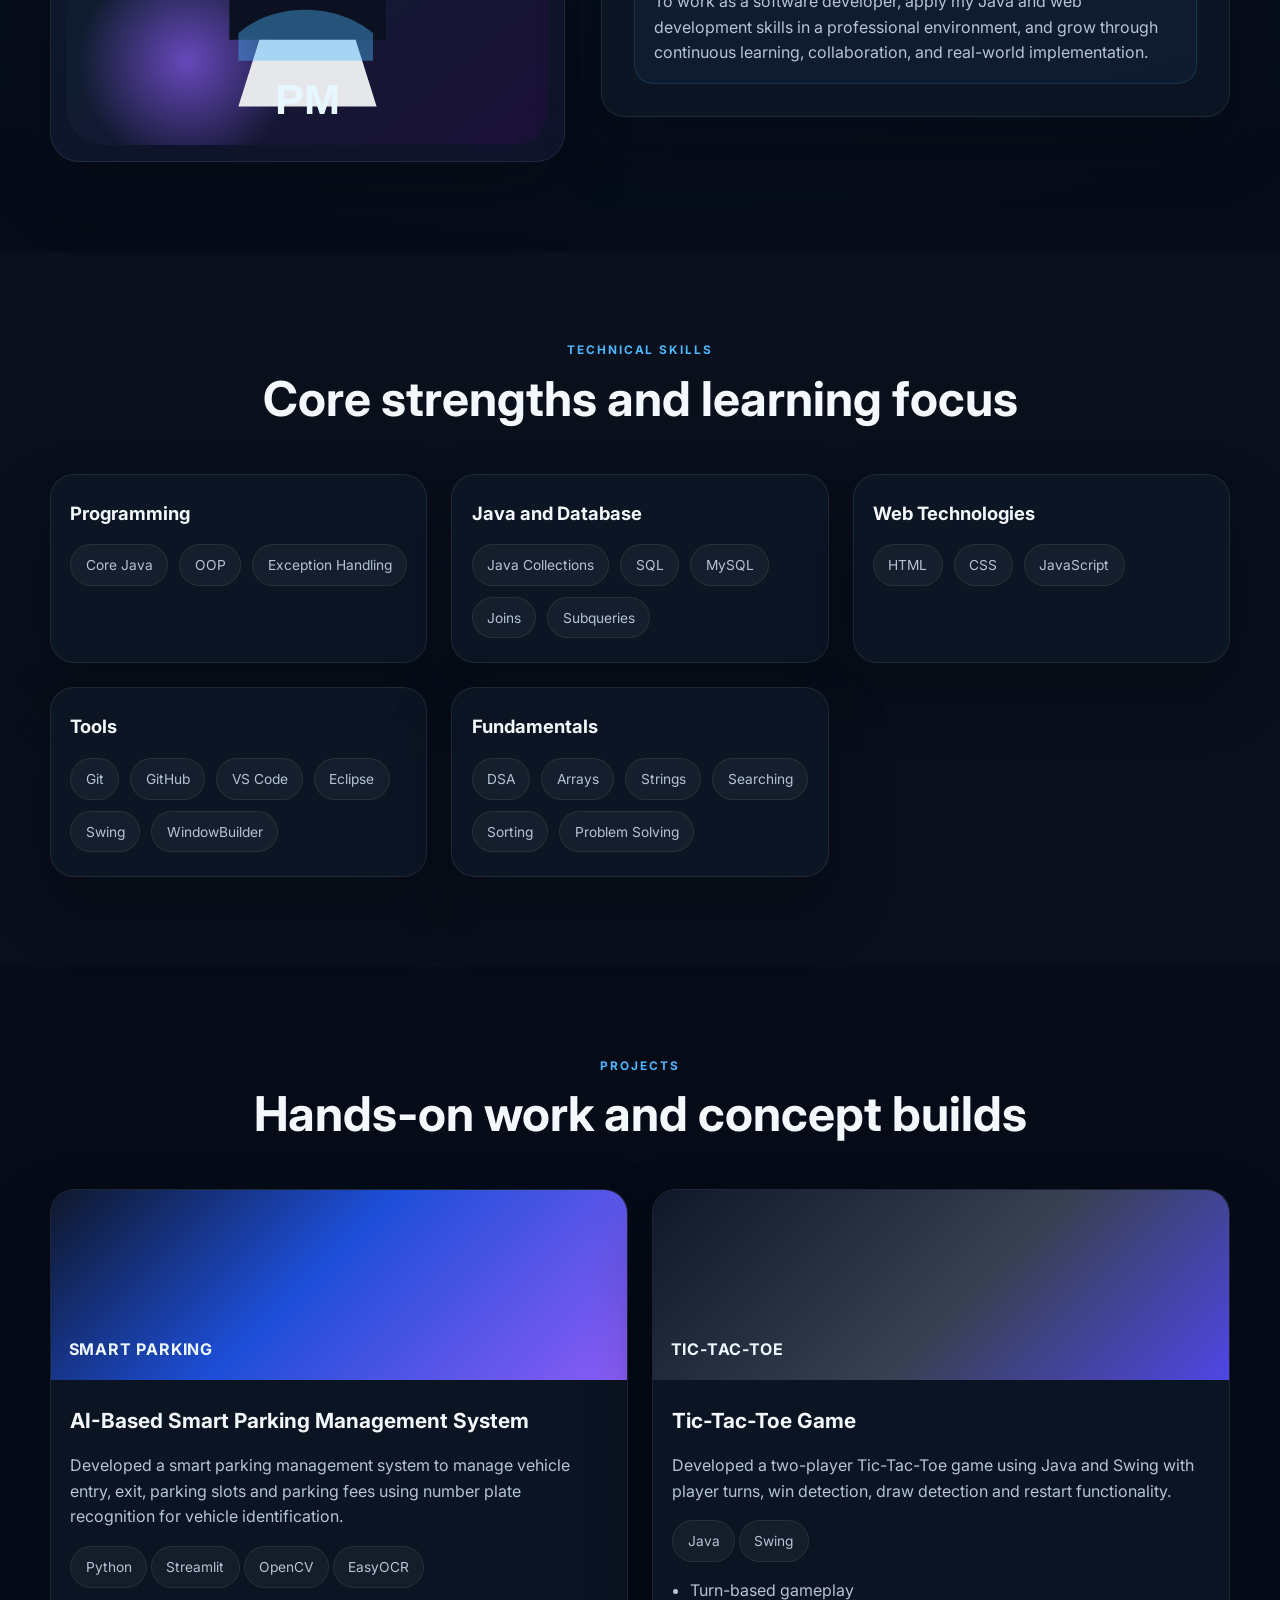
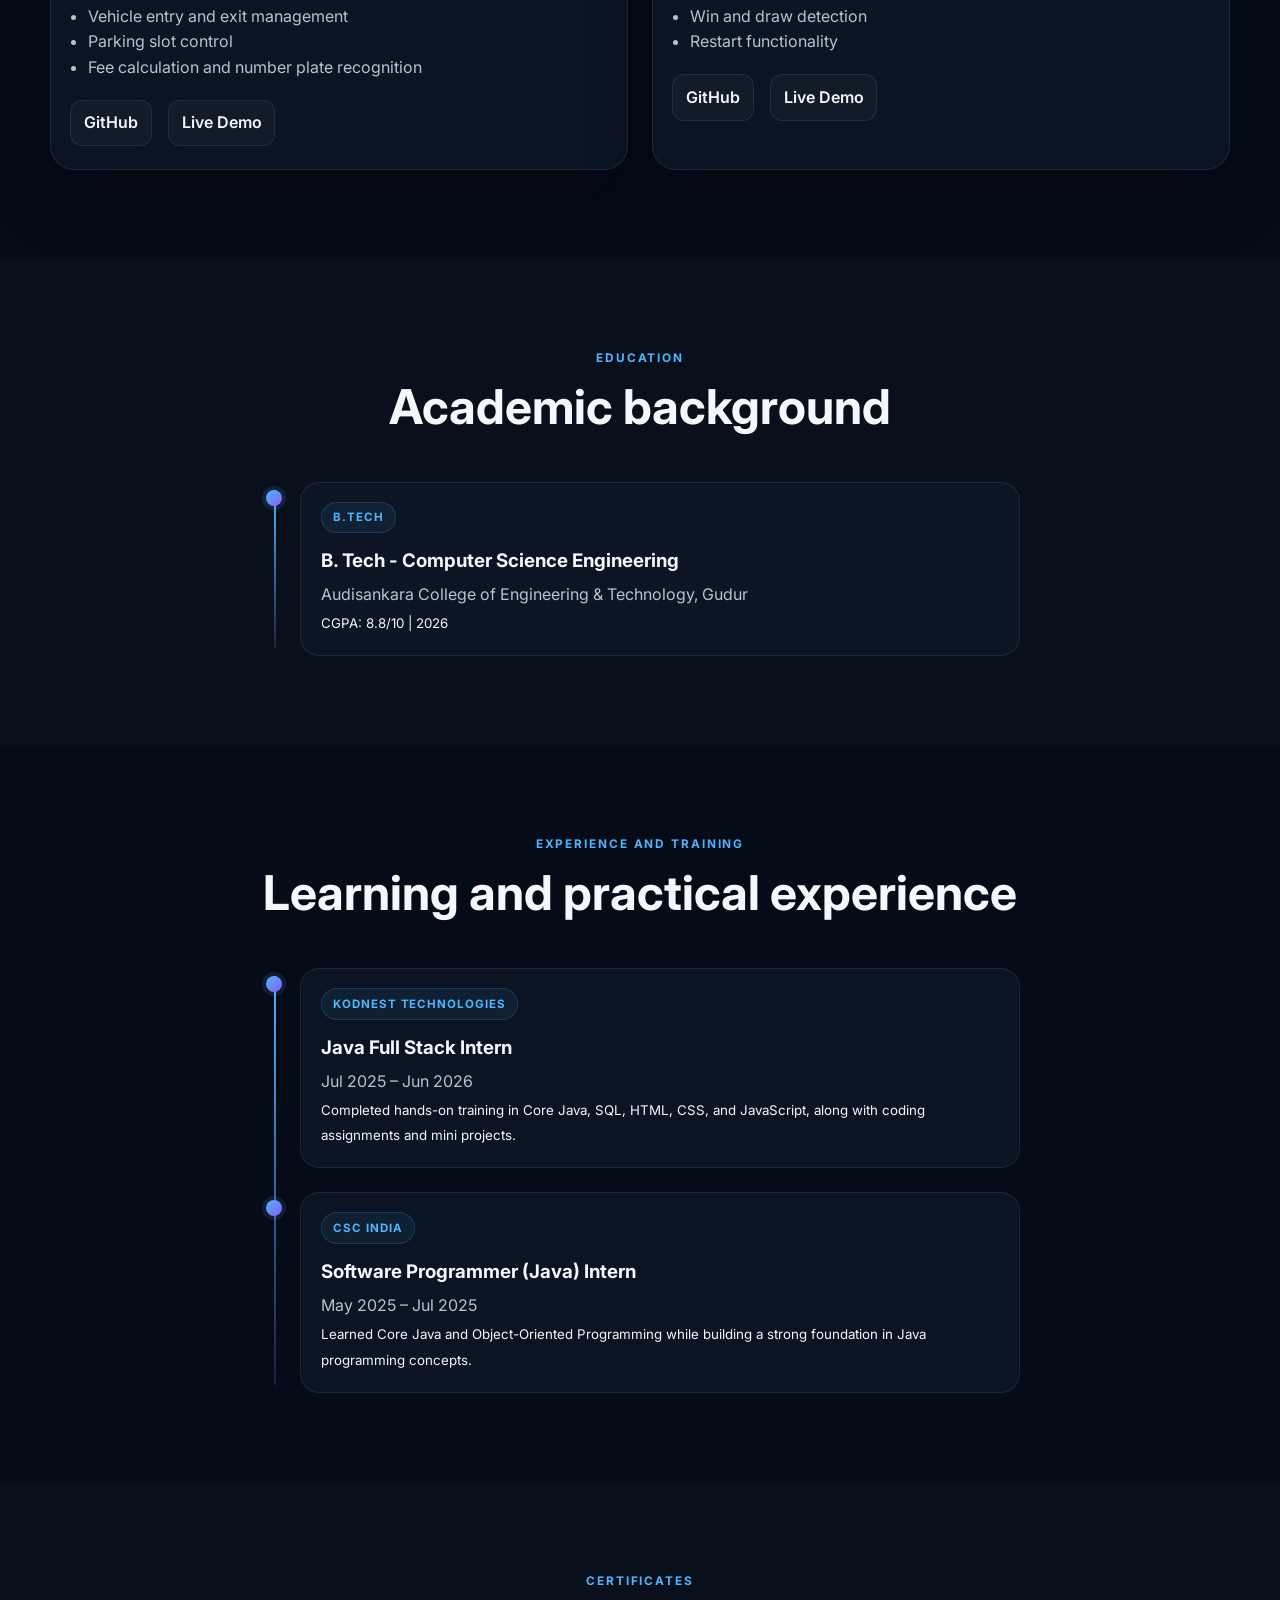
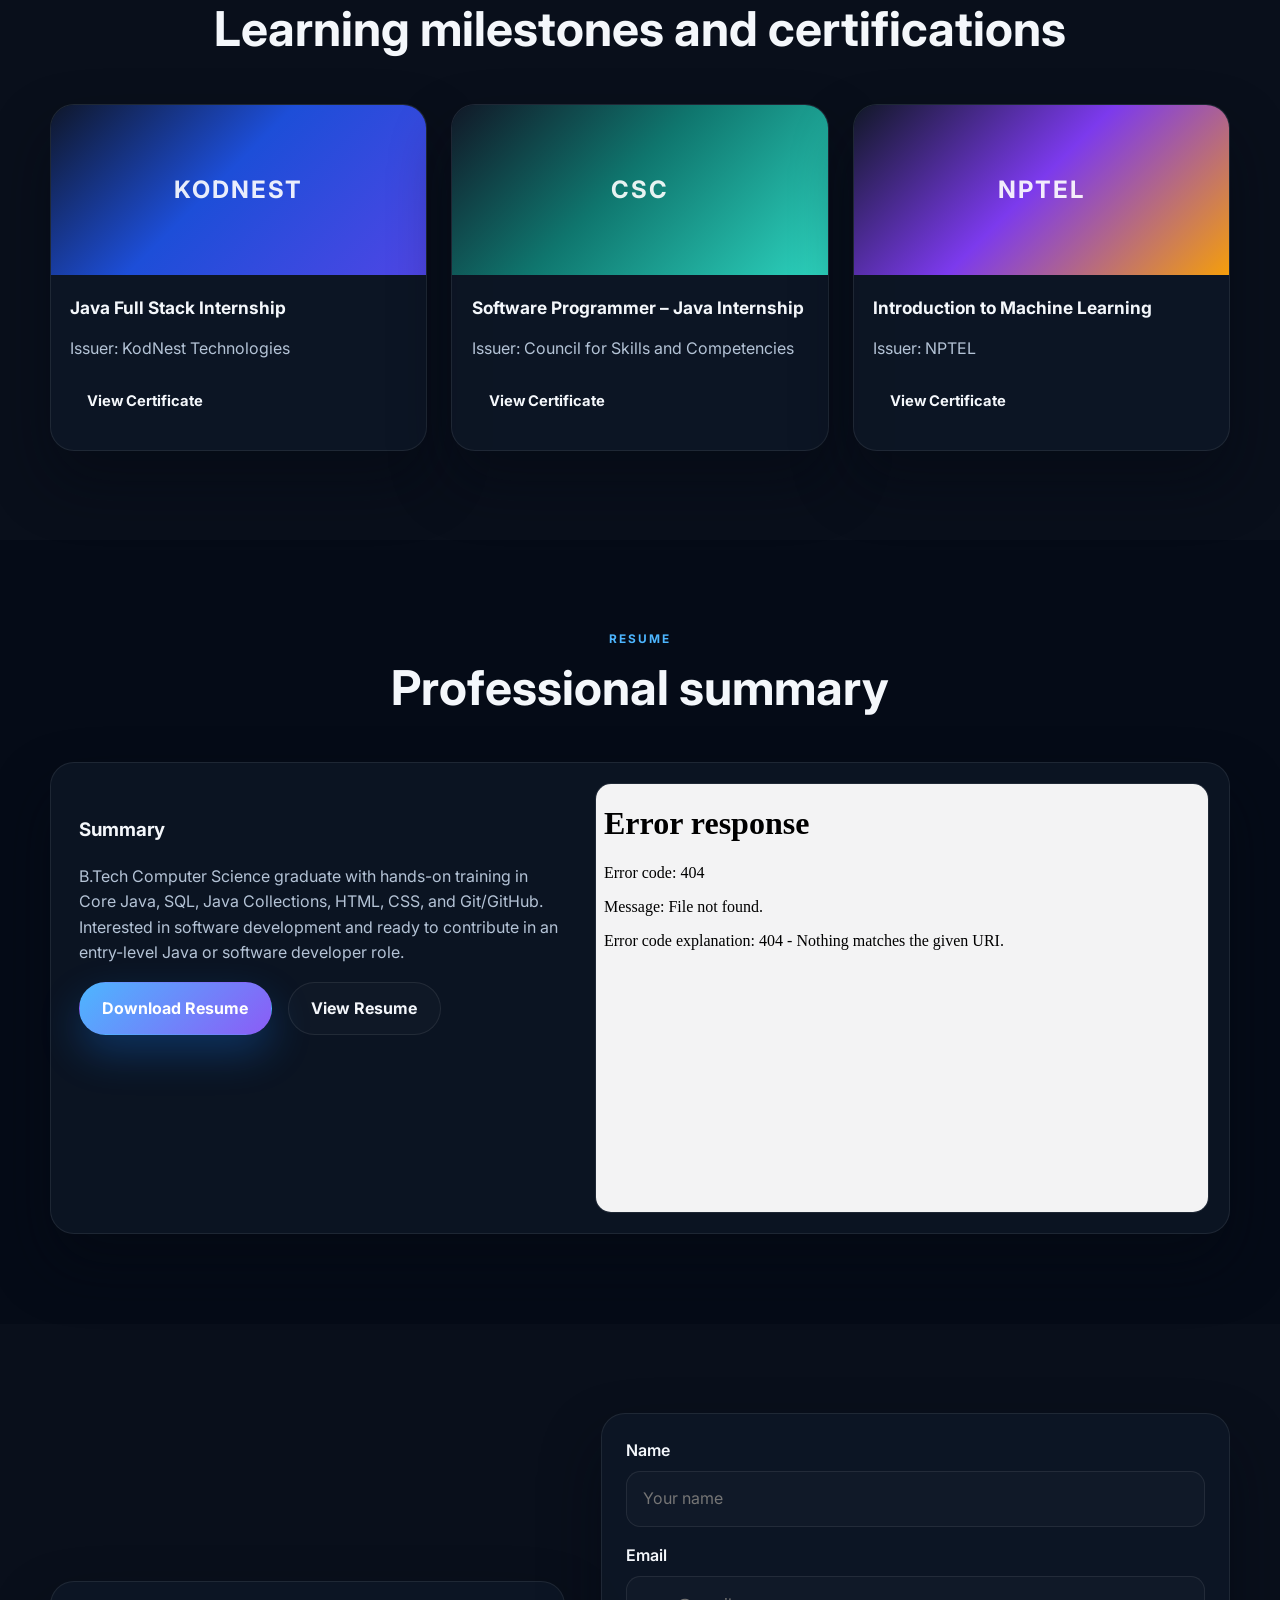
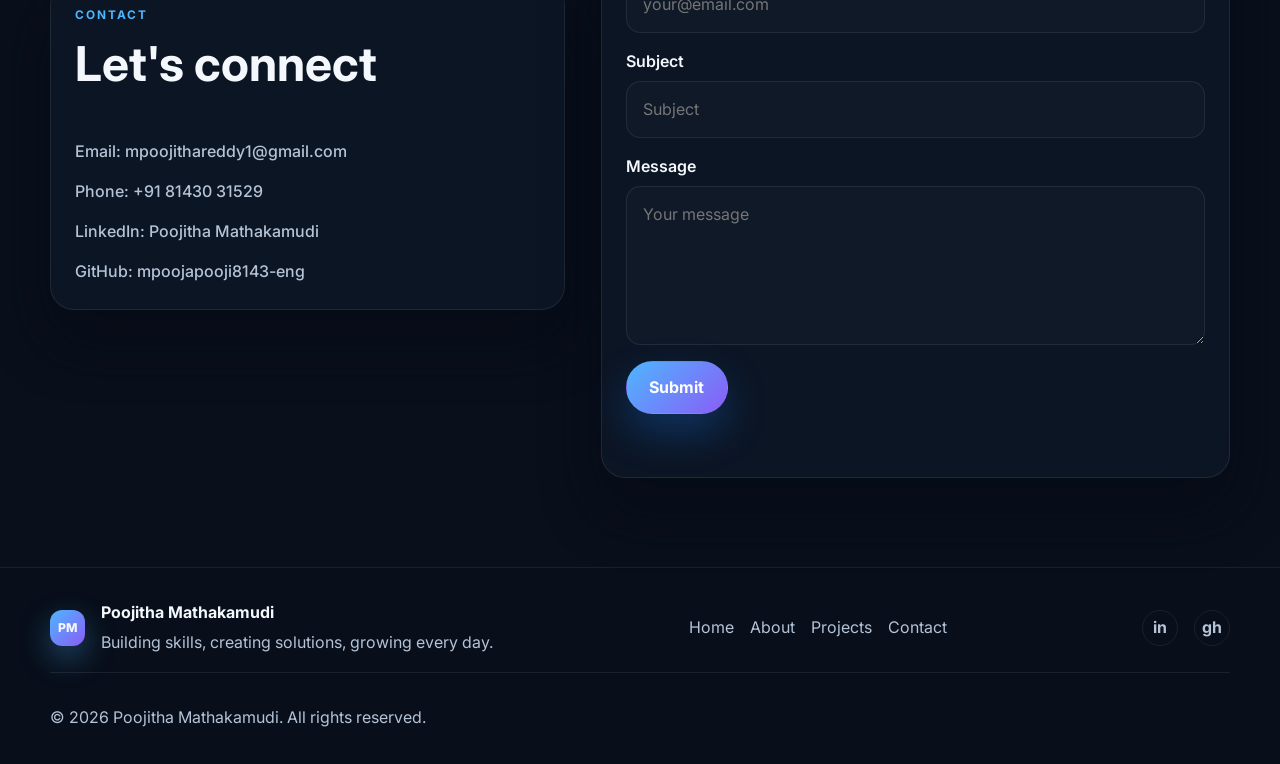
==== commit 861dc6a3: "Update resume links in index.html" ====
--- a/index.html
+++ b/index.html
@@ -66,7 +66,8 @@
             </p>
 
             <div class="cta-row">
-              <a href="assets/resume.pdf" class="btn btn-primary" download="poojitha-resume.pdf">Download Resume</a>
+              <a href="./resume.pdf" target="_blank" rel="noreferrer">View Resume</a>
+              <a href="./resume.pdf" class="btn btn-primary" target="_blank" rel="noreferrer">Download Resume</a>
               <a href="#projects" class="btn btn-secondary">View My Projects</a>
               <a href="#contact" class="btn btn-ghost">Contact Me</a>
             </div>
